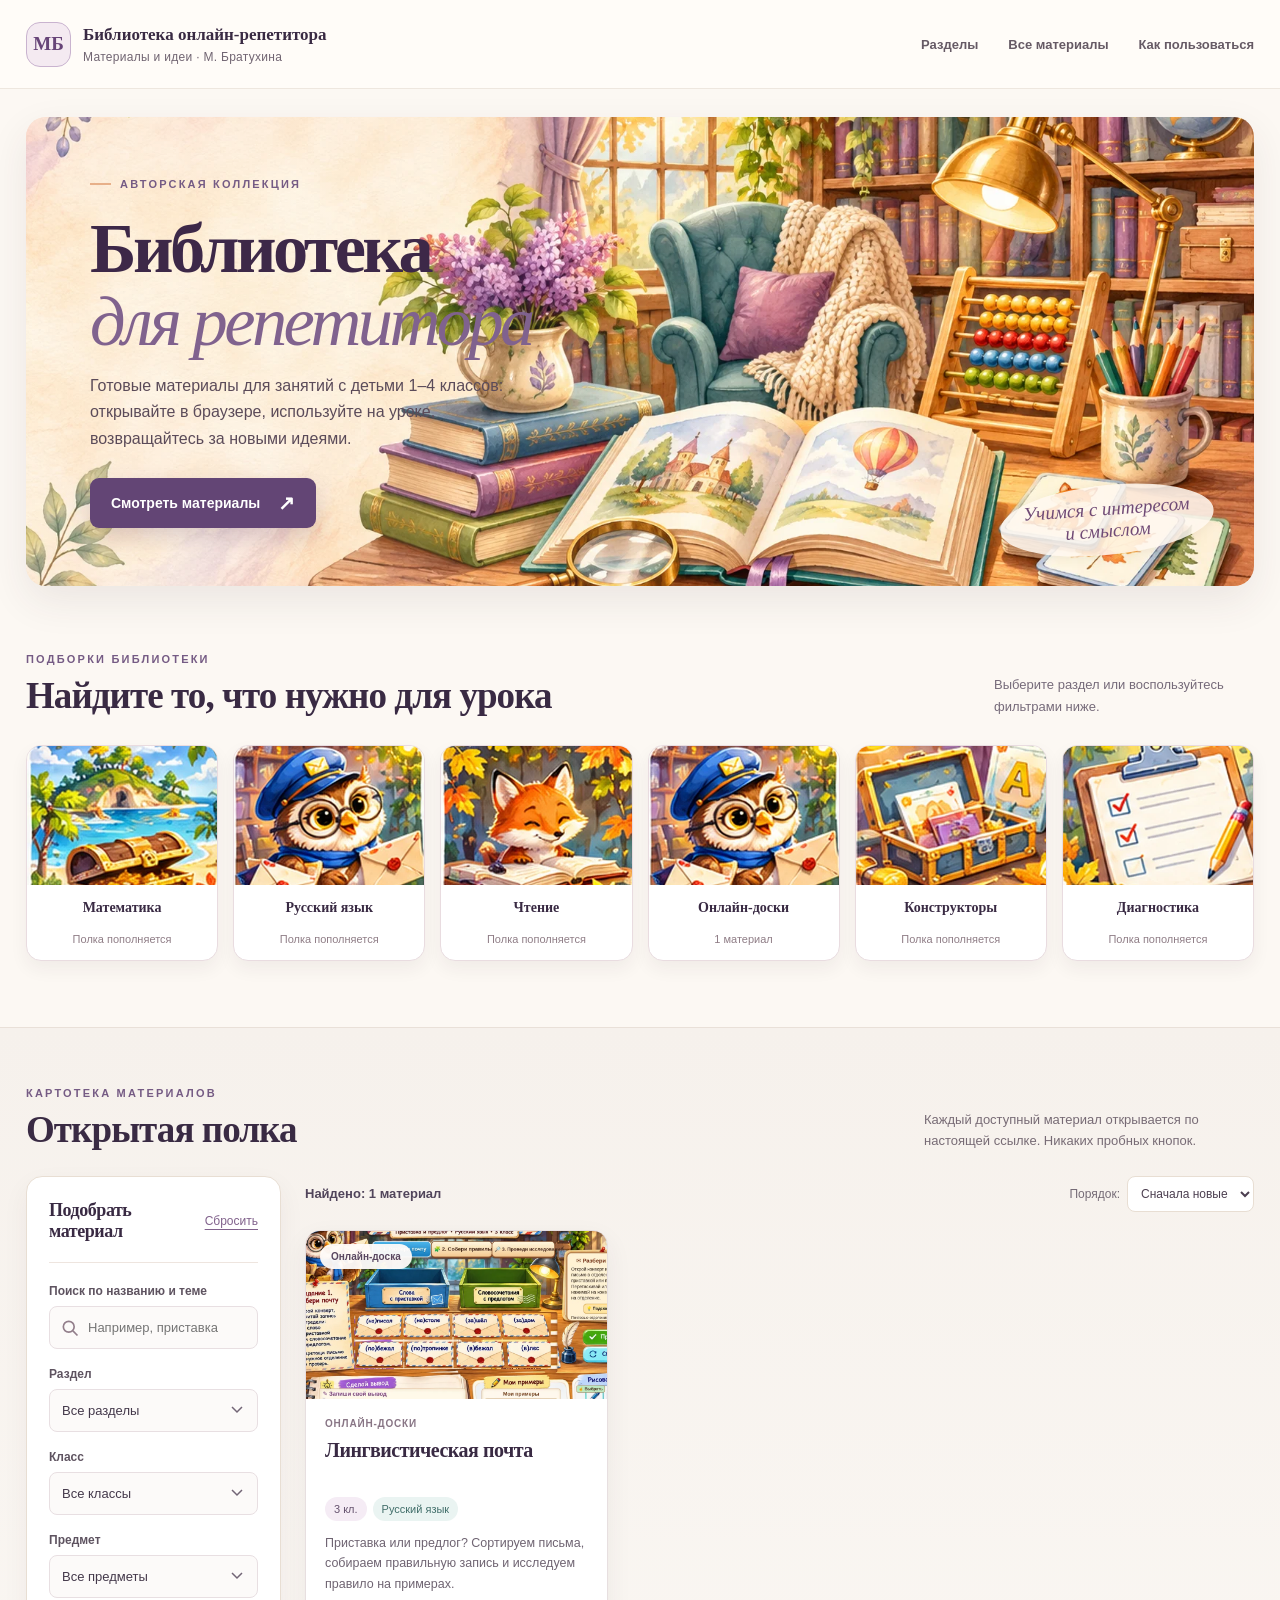
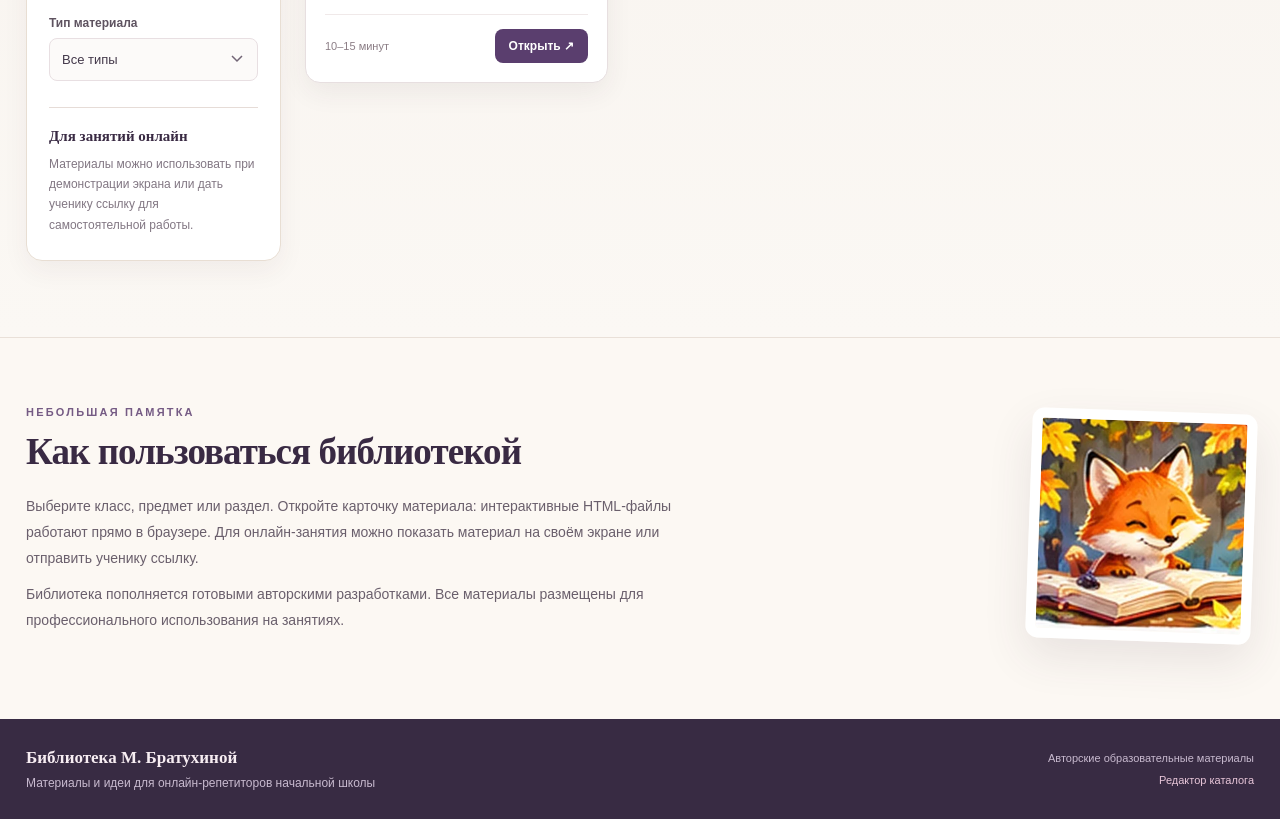
==== index.html @ 34155352 "Add files via upload" ====
<!doctype html>
<html lang="ru">
<head>
  <meta charset="utf-8">
  <meta name="viewport" content="width=device-width, initial-scale=1">
  <meta name="theme-color" content="#382b43">
  <meta name="description" content="Бесплатные игры, онлайн-доски, задания и инструменты для онлайн-репетиторов начальных классов. Автор М. Братухина.">
  <title>Бесплатная библиотека · М. Братухина</title>
  <link rel="icon" type="image/svg+xml" href="assets/favicon.svg">
  <link rel="stylesheet" href="styles.css">
  <script defer src="catalog-data.js"></script>
  <script defer src="app.js"></script>
</head>
<body>
  <a href="#catalog" class="skip">К каталогу материалов</a>
  <header class="site-header">
    <div class="container header-inner">
      <a href="./index.html" class="brand" aria-label="Главная страница библиотеки">
        <span class="brand-mark" aria-hidden="true">МБ</span>
        <span class="brand-lines"><strong>Библиотека онлайн-репетитора</strong><small>Материалы и идеи · М. Братухина</small></span>
      </a>
      <nav class="header-links" aria-label="Навигация"><a href="#sections">Разделы</a><a href="#catalog">Все материалы</a><a href="#about">Как пользоваться</a></nav>
    </div>
  </header>
  <main>
    <section class="hero container" aria-labelledby="hero-title">
      <div class="hero-art" role="img" aria-label="Художественная иллюстрация уютной библиотеки: книги, глобус, абак и стол у окна"></div>
      <div class="hero-shade"></div>
      <div class="hero-copy">
        <div class="eyebrow"><span class="eyebrow-line"></span> АВТОРСКАЯ КОЛЛЕКЦИЯ</div>
        <h1 id="hero-title">Библиотека<br><em>для репетитора</em></h1>
        <p>Готовые материалы для занятий с детьми 1–4 классов: открывайте в браузере, используйте на уроке, возвращайтесь за новыми идеями.</p>
        <a href="#catalog" class="primary-btn">Смотреть материалы <span aria-hidden="true">↗</span></a>
      </div>
      <div class="hero-note" aria-hidden="true">Учимся с интересом<br>и смыслом</div>
    </section>

    <section id="sections" class="sections container" aria-labelledby="section-heading">
      <div class="section-header"><div><div class="mini-caption">ПОДБОРКИ БИБЛИОТЕКИ</div><h2 id="section-heading">Найдите то, что нужно для урока</h2></div><p>Выберите раздел или воспользуйтесь фильтрами ниже.</p></div>
      <div class="category-grid" id="category-grid" aria-label="Разделы библиотеки"></div>
    </section>

    <section id="catalog" class="catalog-shell" aria-labelledby="catalog-heading">
      <div class="container">
        <div class="catalog-intro"><div><div class="mini-caption">КАРТОТЕКА МАТЕРИАЛОВ</div><h2 id="catalog-heading">Открытая полка</h2></div><p>Каждый доступный материал открывается по настоящей ссылке. Никаких пробных кнопок.</p></div>
        <div class="catalog-layout">
          <aside class="filter-panel" aria-labelledby="filters-heading">
            <div class="filter-heading"><h3 id="filters-heading">Подобрать материал</h3><button id="reset-filters" type="button" class="reset-link">Сбросить</button></div>
            <label class="field-label" for="search">Поиск по названию и теме</label>
            <div class="search-wrap"><svg viewBox="0 0 24 24" width="20" height="20" fill="none" stroke="currentColor" stroke-width="2" aria-hidden="true"><circle cx="10.5" cy="10.5" r="6.5"></circle><path d="m15.5 15.5 5.5 5.5"></path></svg><input type="search" id="search" placeholder="Например, приставка" autocomplete="off"></div>
            <label class="field-label" for="section-filter">Раздел</label><select id="section-filter"></select>
            <label class="field-label" for="grade-filter">Класс</label><select id="grade-filter"><option value="all">Все классы</option><option value="1">1 класс</option><option value="2">2 класс</option><option value="3">3 класс</option><option value="4">4 класс</option></select>
            <label class="field-label" for="subject-filter">Предмет</label><select id="subject-filter"></select>
            <label class="field-label" for="type-filter">Тип материала</label><select id="type-filter"></select>
            <div class="filter-note"><strong>Для занятий онлайн</strong><p>Материалы можно использовать при демонстрации экрана или дать ученику ссылку для самостоятельной работы.</p></div>
          </aside>
          <div class="results-area">
            <div class="results-toolbar"><p id="results-count" role="status" aria-live="polite">Материалы загружаются…</p><label for="sort">Порядок: <select id="sort"><option value="new">Сначала новые</option><option value="az">По названию</option><option value="grade">По классу</option></select></label></div>
            <div class="card-grid" id="cards"></div>
            <div class="empty-state" id="empty-state" hidden><div class="empty-illustration"><img src="assets/cat-reading.webp" alt="Иллюстрация читающего лисёнка"></div><h3>На этой полке пока пусто</h3><p>Материалов с такими параметрами сейчас нет. Можно выбрать другой раздел или сбросить фильтры.</p><button class="secondary-btn" type="button" id="empty-reset">Показать все материалы</button></div>
          </div>
        </div>
      </div>
    </section>

    <section id="about" class="about container" aria-labelledby="about-title">
      <div class="about-panel"><div class="mini-caption">НЕБОЛЬШАЯ ПАМЯТКА</div><h2 id="about-title">Как пользоваться библиотекой</h2><p>Выберите класс, предмет или раздел. Откройте карточку материала: интерактивные HTML-файлы работают прямо в браузере. Для онлайн-занятия можно показать материал на своём экране или отправить ученику ссылку.</p><p>Библиотека пополняется готовыми авторскими разработками. Все материалы размещены для профессионального использования на занятиях.</p></div>
      <div class="about-portrait" aria-hidden="true"><img src="assets/cat-reading.webp" alt=""></div>
    </section>
  </main>
  <footer class="footer"><div class="container footer-content"><div><strong>Библиотека М. Братухиной</strong><p>Материалы и идеи для онлайн-репетиторов начальной школы</p></div><div class="footer-side"><span>Авторские образовательные материалы</span><a href="editor.html">Редактор каталога</a></div></div></footer>
</body>
</html>
---- styles.css ----
:root{--ink:#392a43;--plum:#51375f;--muted:#766b7a;--lav:#bdaacb;--lavlight:#eee5f1;--paper:#fffaf3;--cream:#f6f0e7;--white:#fff;--teal:#6b9a96;--peach:#e7b089;--line:#e8ded3;--shadow:0 15px 40px rgba(65,42,55,.09);font-family:'Trebuchet MS','Segoe UI',Arial,sans-serif;color:var(--ink);background:#fcf8f3}
*,*::before,*::after{box-sizing:border-box}html{scroll-behavior:smooth}body{margin:0;min-width:320px}button,input,select,textarea{font:inherit}button{cursor:pointer}a{color:inherit}a:focus-visible,button:focus-visible,input:focus-visible,select:focus-visible,textarea:focus-visible{outline:3px solid #9c77b3;outline-offset:3px}h1,h2,h3,p{margin-top:0}h1,h2,h3{font-family:Georgia,'Times New Roman',serif;letter-spacing:-.025em}img{max-width:100%;display:block}.container{width:min(1240px,calc(100% - 52px));margin:auto}.skip{position:absolute;left:12px;top:-90px;z-index:200;background:white;padding:12px}.skip:focus{top:10px}.site-header{background:#fffcf8;border-bottom:1px solid #eee7df}.header-inner{min-height:88px;display:flex;align-items:center;justify-content:space-between;gap:24px}.brand{text-decoration:none;display:flex;align-items:center;gap:12px}.brand-mark{height:45px;width:45px;border:1px solid #c9b3cf;border-radius:14px;background:#f4eaf1;color:#674478;display:grid;place-items:center;font:700 19px Georgia}.brand-lines{display:grid;gap:5px}.brand-lines strong{font:700 17px Georgia}.brand-lines small{font-size:12px;color:#716572;letter-spacing:.025em}.header-links{display:flex;gap:30px}.header-links a{font-size:13px;font-weight:700;text-decoration:none;color:#665a65}.header-links a:hover{color:#835f9e}
.hero{position:relative;min-height:430px;border-radius:20px;overflow:hidden;margin-top:28px;box-shadow:var(--shadow);background:#f8eede;isolation:isolate}.hero-art{position:absolute;inset:0;background-image:url('assets/library-hero.webp');background-position:center center;background-size:cover;z-index:-2}.hero-shade{position:absolute;inset:0;background:linear-gradient(90deg,rgba(255,248,237,.22) 0%,rgba(255,248,237,.05) 45%,transparent 65%);z-index:-1}.hero-copy{width:min(58%,580px);padding:61px 0 58px 64px}.eyebrow,.mini-caption{font-size:11px;letter-spacing:.2em;font-weight:800;color:#755b84}.eyebrow{display:flex;align-items:center;gap:9px}.eyebrow-line{width:21px;border-top:2px solid var(--peach)}.hero h1{font-size:clamp(45px,5.5vw,74px);line-height:1.03;margin:22px 0 16px;color:#3d2848;letter-spacing:-.05em}.hero h1 em{font-weight:400;color:#80628e}.hero-copy p{font-size:16px;line-height:1.65;max-width:420px;margin-bottom:26px;color:#5b4b59}.primary-btn,.secondary-btn{border:0;border-radius:9px;display:inline-flex;justify-content:center;align-items:center;gap:18px;text-decoration:none;font-size:14px;font-weight:800;min-height:49px;padding:13px 21px;transition:transform .2s,box-shadow .2s}.primary-btn{color:white;background:#634575;box-shadow:0 9px 22px rgba(73,39,85,.19)}.primary-btn:hover{transform:translateY(-2px);background:#523362}.primary-btn span{font-size:20px}.secondary-btn{background:#f0e6f1;color:#674478}.secondary-btn:hover{background:#e7d8e9}.hero-note{position:absolute;right:40px;bottom:32px;transform:rotate(-4deg);font:italic 19px Georgia;color:#704a75;text-align:center;line-height:1.15;background:rgba(255,249,240,.86);padding:13px 24px;border-radius:57% 46% 56% 45%;box-shadow:0 2px 14px rgba(0,0,0,.06)}
.sections{padding-top:67px;padding-bottom:66px}.section-header{display:flex;align-items:end;justify-content:space-between;gap:24px;margin-bottom:27px}.section-header h2,.catalog-intro h2,.about h2{font-size:clamp(27px,3vw,37px);margin:9px 0 0;line-height:1.18}.section-header p{font-size:13px;max-width:260px;line-height:1.7;color:var(--muted);margin-bottom:0}.category-grid{display:grid;grid-template-columns:repeat(6,minmax(0,1fr));gap:15px}.category-tile{text-decoration:none;overflow:hidden;border:1px solid #e9dce0;border-radius:15px;background:#fff;box-shadow:0 8px 18px rgba(49,31,49,.06);transition:transform .18s,border-color .18s}.category-tile:hover,.category-tile:focus-visible{transform:translateY(-4px);border-color:#c7a9cf}.category-tile.is-active{border:2px solid #78558b}.category-picture{background:#f6eef0;height:128px;display:grid;place-items:center;overflow:hidden}.category-picture img{width:100%;height:100%;object-fit:cover;object-position:center}.category-title{padding:14px 11px 2px;text-align:center;font:700 14px/1.25 Georgia;min-height:48px}.category-count{padding:0 10px 15px;text-align:center;font-size:11px;color:#8f7d86}
.catalog-shell{background:linear-gradient(180deg,#f6f1ec,#fbf8f4);border-block:1px solid #e9e0d8;padding:59px 0 76px}.catalog-intro{display:flex;align-items:end;justify-content:space-between;gap:28px;margin-bottom:24px}.catalog-intro h2{margin-top:9px}.catalog-intro p{max-width:330px;font-size:13px;line-height:1.6;color:#776b75;margin-bottom:0}.catalog-layout{display:grid;grid-template-columns:255px minmax(0,1fr);gap:24px;align-items:start}.filter-panel{background:#fff;border:1px solid var(--line);border-radius:16px;padding:23px 22px 25px;box-shadow:0 10px 27px rgba(65,42,55,.055)}.filter-heading{display:flex;justify-content:space-between;align-items:center;gap:12px;border-bottom:1px solid #eee5df;padding-bottom:20px;margin-bottom:21px}.filter-heading h3{font:700 18px Georgia;margin:0}.reset-link{border:0;background:none;color:#81628c;font-size:12px;text-decoration:underline;text-underline-offset:4px;padding:5px 0}.field-label{display:block;margin:18px 0 8px;font-size:12px;font-weight:800;color:#5e5360}.filter-panel select,.filter-panel input{appearance:none;width:100%;min-height:43px;border:1px solid #e8dfe2;border-radius:8px;background-color:#fcfaf9;color:#44394b;font-size:13px;padding:10px 12px;outline-offset:2px}.filter-panel select{background-image:url('data:image/svg+xml,%3Csvg xmlns="http://www.w3.org/2000/svg" width="12" height="8"%3E%3Cpath d="m1 1 5 5 5-5" stroke="%23726576" stroke-width="1.5" fill="none"/%3E%3C/svg%3E');background-repeat:no-repeat;background-position:right 14px center;padding-right:32px}.search-wrap{position:relative}.search-wrap svg{position:absolute;left:11px;top:12px;color:#927e8b}.search-wrap input{padding-left:38px}.filter-note{margin-top:26px;border-top:1px solid #e6dcd7;padding-top:20px}.filter-note strong{display:block;font:700 15px Georgia}.filter-note p{margin:9px 0 0;color:#827783;font-size:12px;line-height:1.7}.results-area{min-width:0}.results-toolbar{display:flex;align-items:center;justify-content:space-between;gap:12px;margin-bottom:18px}.results-toolbar p{font-size:13px;font-weight:700;color:#51455b;margin:0}.results-toolbar label{font-size:12px;color:#756b76;display:flex;align-items:center;gap:7px}.results-toolbar select{border:1px solid var(--line);border-radius:8px;color:#4c3f50;background:#fff;padding:9px}.card-grid{display:grid;grid-template-columns:repeat(3,minmax(0,1fr));gap:20px}.material-card{display:flex;flex-direction:column;overflow:hidden;min-width:0;background:#fff;border:1px solid #e7dfe0;border-radius:15px;box-shadow:0 10px 27px rgba(65,42,55,.065);transition:transform .18s,box-shadow .18s}.material-card:hover{transform:translateY(-3px);box-shadow:0 18px 34px rgba(65,42,55,.105)}.material-picture{position:relative;height:168px;background:#efe7ed;overflow:hidden}.material-picture img{width:100%;height:100%;object-fit:cover;object-position:center}.material-type{position:absolute;left:14px;top:13px;background:rgba(255,252,250,.95);border-radius:99px;font-size:10px;font-weight:800;padding:7px 11px;color:#5a4760;box-shadow:0 2px 6px rgba(0,0,0,.07)}.material-body{flex:1;display:flex;flex-direction:column;padding:19px 19px 19px}.material-overline{font-size:10px;letter-spacing:.08em;text-transform:uppercase;color:#887585;font-weight:800}.material-body h3{font-size:20px;line-height:1.18;margin:10px 0 11px;min-height:47px}.material-tags{display:flex;gap:6px;flex-wrap:wrap;margin-bottom:12px}.material-tags span{font-size:11px;padding:6px 9px;border-radius:99px;background:#f5ecf5;color:#65526e}.material-tags span:nth-child(2){background:#eaf4f2;color:#416e6a}.material-description{font-size:12.5px;line-height:1.65;color:#6f6472;flex:1;margin-bottom:20px}.card-bottom{display:flex;justify-content:space-between;align-items:center;gap:8px;border-top:1px solid #f0e9e9;padding-top:14px}.card-bottom small{font-size:11px;color:#8b7d85;white-space:nowrap}.open-material{display:inline-flex;align-items:center;justify-content:center;gap:8px;text-decoration:none;color:#fff;background:#5a3e6e;border-radius:8px;padding:10px 14px;font-weight:800;font-size:12px}.open-material:hover{background:#7b558e}.open-material:focus-visible{outline-offset:3px}.empty-state{background:#fff;border:1px dashed #d6c8d3;border-radius:16px;padding:34px 18px 42px;text-align:center}.empty-illustration img{width:120px;height:110px;object-fit:cover;border-radius:18px;margin:auto}.empty-state h3{font-size:24px;margin:16px 0 9px}.empty-state p{font-size:13px;color:#6d6272;max-width:395px;line-height:1.7;margin:0 auto 18px}
.about{padding-top:68px;padding-bottom:74px;display:grid;grid-template-columns:1fr 280px;gap:32px;align-items:center}.about-panel{max-width:680px}.about-panel h2{margin:12px 0 20px}.about-panel p{font-size:14px;line-height:1.85;color:#6a5f6c;margin:0 0 11px}.about-portrait{justify-self:end;width:225px;transform:rotate(2deg);border:10px solid #fff;border-radius:12px;box-shadow:0 18px 45px #48354b1c;overflow:hidden}.about-portrait img{height:210px;width:100%;object-fit:cover}.footer{background:#382b43;color:#f7edf2;padding:29px 0}.footer-content{display:flex;align-items:center;justify-content:space-between;gap:20px}.footer strong{font:700 17px Georgia}.footer p{font-size:12px;color:#c8bacf;margin:8px 0 0}.footer-side{font-size:11px;color:#c8bacf;display:flex;flex-direction:column;align-items:flex-end;gap:10px}.footer-side a{text-decoration:none;color:#e8c6d9}.footer-side a:hover{text-decoration:underline}
/* Editor */
.editor-wrap{padding-top:38px;padding-bottom:75px}.editor-hero{background:linear-gradient(105deg,#f1e9f1,#fff8ed);border:1px solid #e8d9e8;border-radius:17px;padding:28px 32px;margin-bottom:24px}.editor-hero h1{font-size:38px;margin:8px 0 13px}.editor-hero p{max-width:900px;font-size:14px;color:#756979;line-height:1.7;margin-bottom:0}.editor-alert{border-left:4px solid #b28caf;background:#fbf4fb;border-radius:9px;padding:14px 18px;font-size:13px;line-height:1.65;margin:16px 0 22px}.editor-actions{display:flex;flex-wrap:wrap;gap:9px;align-items:center;margin:22px 0}.editor-actions button,.editor-actions a,.editor-actions label{border:1px solid #d9c8dc;border-radius:9px;min-height:44px;padding:11px 14px;color:#543b65;text-decoration:none;font-size:13px;font-weight:800;background:#fff;display:inline-flex;align-items:center;justify-content:center;gap:8px;cursor:pointer}.editor-actions .action-main{color:white;background:#624773;border-color:#624773}.editor-layout{display:grid;grid-template-columns:285px 1fr;gap:22px;align-items:start}.editor-list,.editor-form{border:1px solid #e9dee3;background:#fff;border-radius:15px;padding:20px}.editor-list h2,.editor-form h2{font:700 21px Georgia;margin:0 0 14px}.editor-row{display:flex;align-items:center;justify-content:space-between;gap:7px;width:100%;border:1px solid #eee4e9;background:#fcfafb;border-radius:10px;text-align:left;padding:12px;margin-bottom:8px;color:#4b3b4b;font-size:13px}.editor-row.is-selected{background:#f3e8f6;border-color:#bfa8c7}.editor-row small{font-size:11px;color:#8c7a88}.editor-field{margin:0 0 16px}.editor-field label,.editor-field .label{display:block;font-weight:800;font-size:12px;color:#59475e;margin-bottom:7px}.editor-field input,.editor-field select,.editor-field textarea{display:block;width:100%;border:1px solid #ded4dc;background:#fff;border-radius:8px;padding:11px;font-size:13px;color:#3f3541}.editor-field textarea{resize:vertical;min-height:85px}.editor-field .helper{font-size:11px;line-height:1.6;color:#7e7280;margin:6px 0 0}.editor-grid{display:grid;grid-template-columns:repeat(2,minmax(0,1fr));gap:0 16px}.grade-choices{display:flex;flex-wrap:wrap;gap:9px}.grade-choices label{border:1px solid #e6dae3;border-radius:8px;padding:8px 10px;display:flex;gap:6px;align-items:center;font-weight:500;font-size:13px}.grade-choices input{width:auto;accent-color:#634575}.preview-img{max-width:300px;height:146px;object-fit:cover;border-radius:10px;border:1px solid #e8dfe2;margin-top:9px}.form-bottom{display:flex;gap:10px;flex-wrap:wrap;padding-top:8px}.form-bottom button{border:0;border-radius:8px;padding:13px 18px;color:white;background:#604476;font-weight:800;font-size:13px}.form-bottom button.danger{background:#fff;color:#a7434b;border:1px solid #ebcad0}.editor-help{background:#fff;border:1px solid #eee0e4;border-radius:15px;margin-top:26px;padding:25px}.editor-help h2{font:700 22px Georgia}.editor-help ol{padding-left:21px;color:#685d69;line-height:1.95;font-size:13px}.editor-help code{background:#f4edf3;padding:2px 5px;border-radius:4px}.toast{position:fixed;right:16px;bottom:16px;padding:12px 18px;border-radius:9px;background:#3d3346;color:white;z-index:100;box-shadow:var(--shadow);max-width:400px;font-size:13px}
@media(min-width:1280px){.category-picture{height:139px}}@media(max-width:1100px){.category-grid{grid-template-columns:repeat(3,1fr)}.category-tile{display:flex;align-items:center}.category-picture{width:108px;height:90px;flex-shrink:0}.category-title{text-align:left;flex:1;min-height:auto}.category-count{display:none}.card-grid{grid-template-columns:repeat(2,minmax(0,1fr))}.hero-copy{width:62%;padding-left:48px}.hero h1{font-size:clamp(44px,5.9vw,67px)}}
@media(max-width:760px){.container{width:min(100% - 28px,600px)}.header-inner{min-height:69px}.brand-mark{height:39px;width:39px}.brand-lines strong{font-size:14px}.brand-lines small{font-size:10px}.header-links{display:none}.hero{min-height:420px;margin-top:15px}.hero-art{background-position:61% center}.hero-shade{background:linear-gradient(90deg,rgba(255,250,242,.96) 0%,rgba(255,248,237,.9) 56%,rgba(255,248,237,.14) 100%)}.hero-copy{padding:39px 21px;width:min(100%,410px)}.hero h1{font-size:clamp(43px,9vw,60px)}.hero-copy p{font-size:14px;max-width:325px}.hero-note{display:none}.sections{padding-top:47px;padding-bottom:47px}.section-header{display:block}.section-header p{margin-top:12px}.category-grid{grid-template-columns:repeat(2,minmax(0,1fr));gap:10px}.category-tile{display:block}.category-picture{width:auto;height:110px}.category-title{text-align:center;font-size:13px;min-height:53px;display:grid;place-items:center;padding:7px}.catalog-shell{padding:44px 0}.catalog-intro{display:block}.catalog-intro p{margin-top:12px}.catalog-layout{display:block}.filter-panel{margin-bottom:25px}.card-grid{grid-template-columns:repeat(2,minmax(0,1fr));gap:12px}.material-picture{height:140px}.material-body{padding:13px}.material-body h3{font-size:17px;min-height:0}.material-description{font-size:12px}.card-bottom{align-items:start;flex-direction:column}.about{grid-template-columns:1fr;padding-block:45px}.about-portrait{display:none}.footer-content{align-items:start}.footer-side{text-align:right}.editor-layout{grid-template-columns:1fr}.editor-grid{grid-template-columns:1fr}.editor-hero{padding:23px}.editor-hero h1{font-size:31px}}
@media(max-width:440px){.hero{min-height:400px}.hero-copy{padding:35px 20px}.hero h1{font-size:41px}.hero-copy p{font-size:13px}.category-picture{height:100px}.card-grid{grid-template-columns:1fr}.material-card{display:flex;min-height:0}.material-picture{height:185px}.material-picture img{height:100%;width:100%;object-fit:cover}.material-body h3{font-size:20px;margin:9px 0}.material-type{font-size:10px;left:12px;top:10px;padding:7px}.material-tags span{font-size:11px;padding:6px}.material-description{font-size:13px;margin-bottom:15px}.card-bottom{padding-top:11px;flex-direction:row;align-items:center}.open-material{padding:10px 14px}.results-toolbar{flex-wrap:wrap}.footer-content{display:block}.footer-side{align-items:start;margin-top:18px}}
@media(prefers-reduced-motion:reduce){html{scroll-behavior:auto}*,*:before,*:after{transition:none!important}}
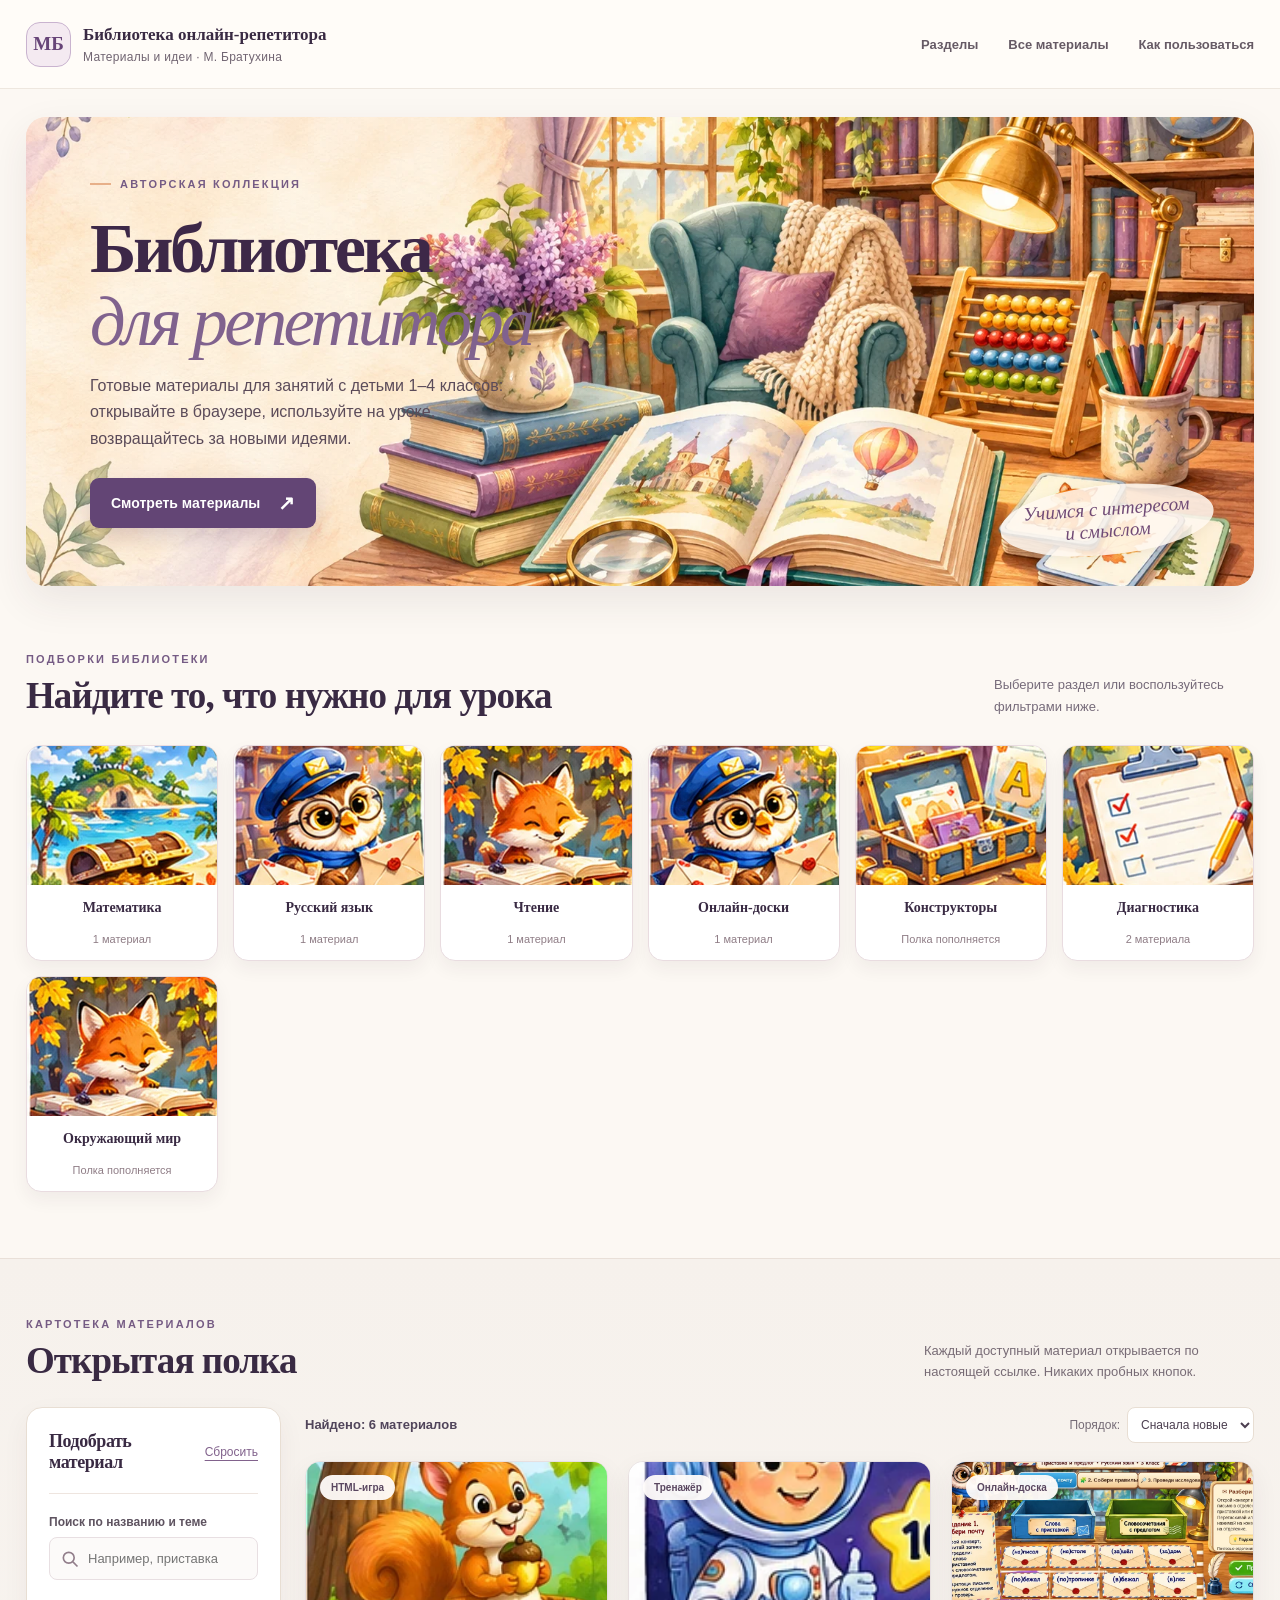
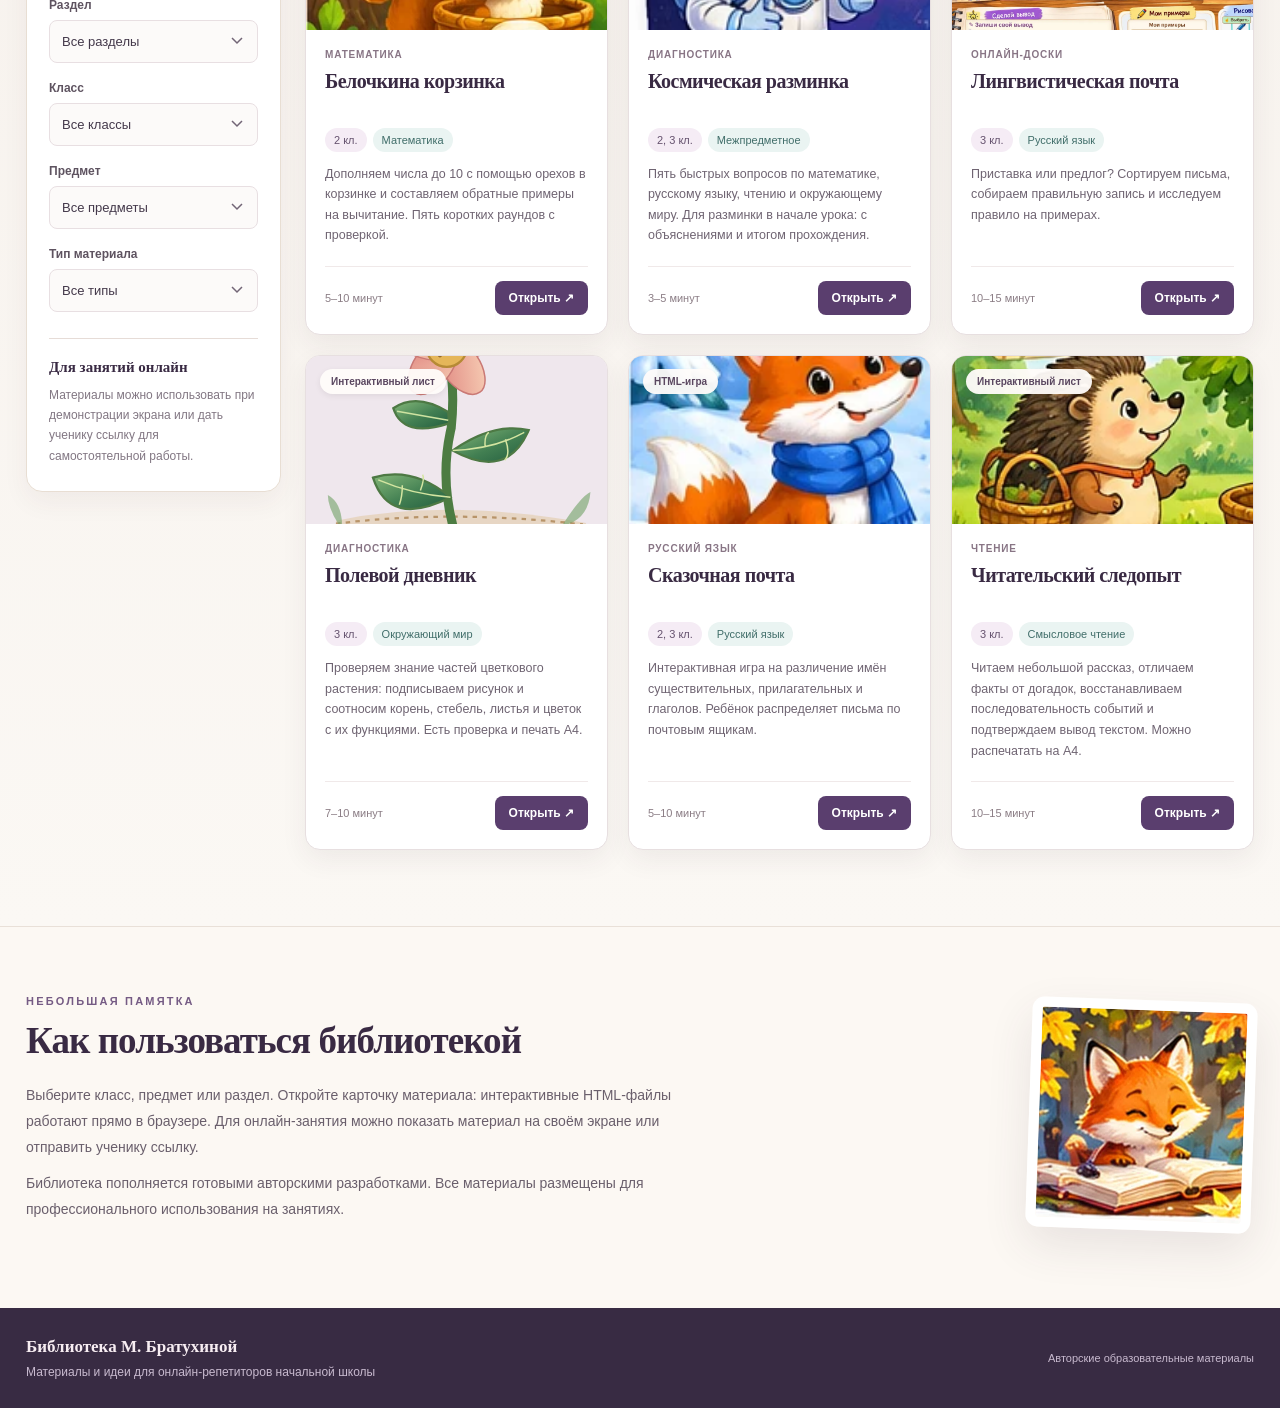
==== commit 19e3933f: "Update index.html" ====
--- a/index.html
+++ b/index.html
@@ -68,6 +68,6 @@
       <div class="about-portrait" aria-hidden="true"><img src="assets/cat-reading.webp" alt=""></div>
     </section>
   </main>
-  <footer class="footer"><div class="container footer-content"><div><strong>Библиотека М. Братухиной</strong><p>Материалы и идеи для онлайн-репетиторов начальной школы</p></div><div class="footer-side"><span>Авторские образовательные материалы</span><a href="editor.html">Редактор каталога</a></div></div></footer>
+  <footer class="footer"><div class="container footer-content"><div><strong>Библиотека М. Братухиной</strong><p>Материалы и идеи для онлайн-репетиторов начальной школы</p></div><div class="footer-side"><span>Авторские образовательные материалы</span></div></div></footer>
 </body>
 </html>
